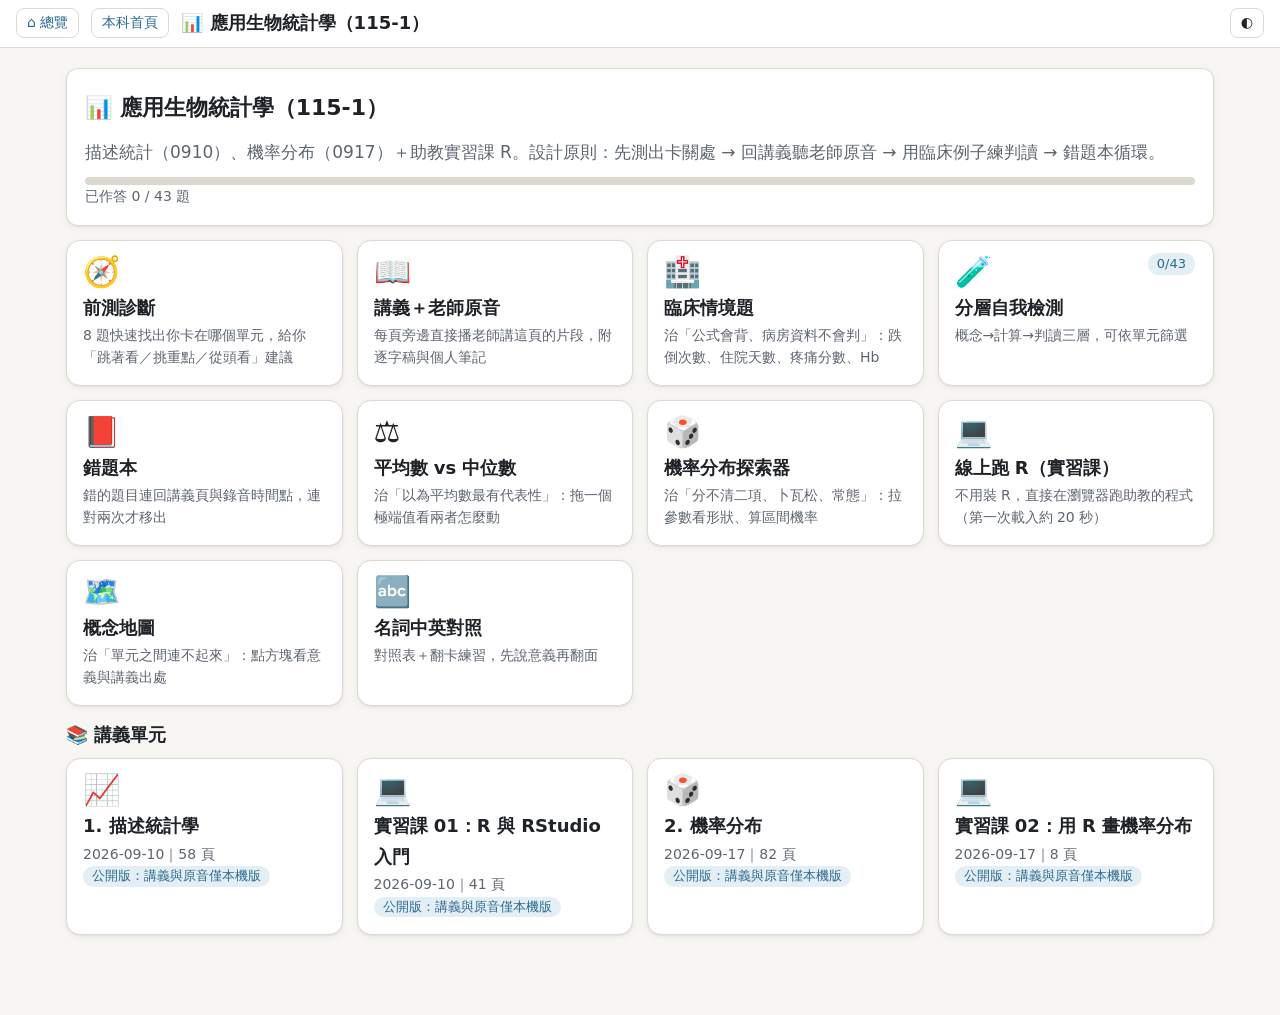
==== bio.html @ ec2cbf41 "Add 115-1 interactive study site (public build without lecture slides or recordings) Co-Authored-By:" ====
<!DOCTYPE html>
<html lang="zh-Hant">
<head>
<meta charset="utf-8">
<meta name="viewport" content="width=device-width,initial-scale=1">
<title>115-1 互動教材</title>
<link rel="icon" href="data:image/svg+xml,<svg xmlns='http://www.w3.org/2000/svg' viewBox='0 0 100 100'><text y='.9em' font-size='90'>📊</text></svg>">
<link rel="stylesheet" href="app.css">
</head>
<body>
<header class="top"><a class="btn small" href="index.html">⌂ 總覽</a><a class="btn small" href="#home">本科首頁</a><h1><span id="courseTitle"></span><span class="crumb" id="crumb"></span></h1><button class="btn small" id="themeBtn" title="切換深淺色">◐</button></header>
<main></main>
<script src="config.js"></script>
<script src="data_bio.js"></script>
<script src="align_bio.js" onerror="void 0"></script>
<script src="tools_bio.js"></script>
<script src="app.js"></script>
</body>
</html>
---- app.css ----
/* 115-1 修課互動教材：共用樣式 */
:root{
  --bg:#f7f6f2; --card:#ffffff; --ink:#1f2328; --muted:#5d6570; --line:#dcd9d0;
  --accent:#2d6a8f; --accent-soft:#e3eef5; --ok:#2f7d4a; --ok-soft:#e4f3e8;
  --bad:#b3412e; --bad-soft:#f8e6e2; --warn:#9a6a00; --warn-soft:#fbf1d8;
  --shadow:0 1px 2px rgba(0,0,0,.06),0 2px 8px rgba(0,0,0,.05);
  --font:"Microsoft JhengHei","PingFang TC","Noto Sans TC",system-ui,sans-serif;
  --mono:Consolas,"Cascadia Mono",Menlo,monospace;
}
@media (prefers-color-scheme:dark){
  :root:not([data-theme="light"]){
    --bg:#15181c; --card:#1e2227; --ink:#e6e8eb; --muted:#9aa3ad; --line:#343a42;
    --accent:#7db7dc; --accent-soft:#1f3442; --ok:#6cc48a; --ok-soft:#1c3325;
    --bad:#ef8a76; --bad-soft:#3a2420; --warn:#e6b54a; --warn-soft:#3a3018;
    --shadow:none;
  }
}
:root[data-theme="dark"]{
  --bg:#15181c; --card:#1e2227; --ink:#e6e8eb; --muted:#9aa3ad; --line:#343a42;
  --accent:#7db7dc; --accent-soft:#1f3442; --ok:#6cc48a; --ok-soft:#1c3325;
  --bad:#ef8a76; --bad-soft:#3a2420; --warn:#e6b54a; --warn-soft:#3a3018;
  --shadow:none;
}
*{box-sizing:border-box}
html,body{margin:0}
body{background:var(--bg);color:var(--ink);font-family:var(--font);font-size:17px;line-height:1.7}
a{color:var(--accent)}
button,input,select,textarea{font:inherit;color:inherit}
header.top{position:sticky;top:0;z-index:20;background:var(--card);border-bottom:1px solid var(--line);
  display:flex;align-items:center;gap:12px;padding:8px 16px}
header.top h1{font-size:18px;margin:0;flex:1;white-space:nowrap;overflow:hidden;text-overflow:ellipsis}
header.top .crumb{color:var(--muted);font-size:14px}
main{max-width:1180px;margin:0 auto;padding:20px 16px 80px}
.btn{text-decoration:none;border:1px solid var(--line);background:var(--card);border-radius:8px;padding:6px 14px;cursor:pointer}
.btn:hover{border-color:var(--accent)}
.btn.primary{background:var(--accent);border-color:var(--accent);color:#fff}
:root[data-theme="dark"] .btn.primary{color:#10202b}
@media (prefers-color-scheme:dark){:root:not([data-theme="light"]) .btn.primary{color:#10202b}}
.btn.small{padding:2px 10px;font-size:14px}
.btn:disabled{opacity:.45;cursor:default}
.card{scroll-margin-top:70px;background:var(--card);border:1px solid var(--line);border-radius:12px;padding:16px 18px;box-shadow:var(--shadow);margin-bottom:14px}
.muted{color:var(--muted)}
.small{font-size:14px}
.pill{display:inline-block;font-size:13px;padding:0 9px;border-radius:99px;background:var(--accent-soft);color:var(--accent);margin-right:6px;white-space:nowrap}
.pill.ok{background:var(--ok-soft);color:var(--ok)}
.pill.bad{background:var(--bad-soft);color:var(--bad)}
.pill.warn{background:var(--warn-soft);color:var(--warn)}
h2{font-size:22px;margin:4px 0 12px}
h3{font-size:18px;margin:14px 0 8px}
details>summary{cursor:pointer;color:var(--accent)}

/* 入口方塊 */
.tiles{display:grid;grid-template-columns:repeat(auto-fill,minmax(250px,1fr));gap:14px}
.tile{display:block;text-decoration:none;color:inherit;background:var(--card);border:1px solid var(--line);
  border-radius:14px;padding:16px;box-shadow:var(--shadow);transition:transform .12s,border-color .12s;position:relative}
.tile:hover{transform:translateY(-2px);border-color:var(--accent)}
.tile .ic{font-size:30px;line-height:1}
.tile .tt{font-weight:700;font-size:18px;margin:6px 0 2px}
.tile .ds{color:var(--muted);font-size:14px;line-height:1.55}
.tile .badge{position:absolute;top:12px;right:12px}

/* 講義檢視器 */
.lec-wrap{display:grid;grid-template-columns:150px minmax(0,1fr) 360px;gap:14px;align-items:start}
.thumbs{max-height:calc(100vh - 120px);overflow:auto;position:sticky;top:64px}
.thumbs button{display:block;width:100%;border:2px solid transparent;background:none;padding:2px;margin-bottom:6px;cursor:pointer;border-radius:6px;position:relative}
.thumbs button.on{border-color:var(--accent)}
.thumbs img{width:100%;display:block;border-radius:4px;border:1px solid var(--line)}
.thumbs .no{position:absolute;left:6px;top:4px;background:rgba(0,0,0,.6);color:#fff;font-size:12px;padding:0 5px;border-radius:4px}
.thumbs .aud{position:absolute;right:6px;top:4px;font-size:12px}
.slide img{display:block;margin:0 auto;max-width:100%;max-height:calc(100vh - 130px);object-fit:contain;border-radius:8px;border:1px solid var(--line);background:#fff}
.slide-nav{display:flex;gap:8px;align-items:center;margin:8px 0}
.side{position:sticky;top:64px;max-height:calc(100vh - 80px);overflow:auto}
.transcript{font-size:15px;line-height:1.75;white-space:pre-wrap;max-height:320px;overflow:auto;background:var(--bg);border-radius:8px;padding:8px 10px;border:1px solid var(--line)}
.transcript .ts{color:var(--accent);cursor:pointer;font-family:var(--mono);font-size:13px}
textarea.note{width:100%;min-height:110px;border:1px solid var(--line);border-radius:8px;padding:8px;background:var(--bg)}
audio{width:100%}
@media (max-width:980px){
  .lec-wrap{grid-template-columns:1fr}
  .thumbs{position:static;max-height:none;display:flex;overflow-x:auto;gap:6px}
  .thumbs button{width:84px;flex:0 0 auto}
  .side{position:static;max-height:none}
}

/* 題目 */
.q .stem{font-weight:600;margin-bottom:8px}
.opt{display:block;width:100%;text-align:left;border:1px solid var(--line);background:var(--bg);border-radius:8px;padding:8px 12px;margin:6px 0;cursor:pointer}
.opt:hover{border-color:var(--accent)}
.opt.right{background:var(--ok-soft);border-color:var(--ok)}
.opt.wrong{background:var(--bad-soft);border-color:var(--bad)}
.opt:disabled{cursor:default}
.explain{border-left:4px solid var(--accent);background:var(--accent-soft);padding:8px 12px;border-radius:0 8px 8px 0;margin-top:8px}
.story{border-left:4px solid var(--warn);background:var(--warn-soft);padding:10px 14px;border-radius:0 8px 8px 0}
.filters{display:flex;flex-wrap:wrap;gap:8px;align-items:center;margin-bottom:12px}
.filters select{border:1px solid var(--line);border-radius:8px;padding:4px 8px;background:var(--card)}
.progress{height:8px;background:var(--line);border-radius:9px;overflow:hidden}
.progress>div{height:100%;background:var(--accent)}

/* 名詞 */
.gl-table{width:100%;border-collapse:collapse}
.gl-table td,.gl-table th{border-bottom:1px solid var(--line);padding:8px 6px;vertical-align:top;text-align:left}
.gl-table th{font-size:14px;color:var(--muted)}
.gl-en{font-weight:700;white-space:nowrap}
input.search{border:1px solid var(--line);border-radius:8px;padding:6px 10px;min-width:220px;background:var(--card)}
.flash{min-height:220px;display:flex;align-items:center;justify-content:center;text-align:center;font-size:24px;cursor:pointer;user-select:none}
.flash .def{font-size:17px;margin-top:10px}

/* 概念地圖 */
.map-wrap{display:grid;grid-template-columns:minmax(0,1fr) 280px;gap:14px;align-items:start}
.map-scroll{overflow-x:auto;background:var(--card);border:1px solid var(--line);border-radius:12px}
.map-wrap svg{display:block;max-width:none;height:auto;background:var(--card);border:1px solid var(--line);border-radius:12px}
.map-wrap svg .node rect{fill:var(--card);stroke:var(--accent);stroke-width:1.5}
.map-wrap svg .node.k-root rect{fill:var(--accent);}
.map-wrap svg .node.k-root text{fill:var(--card);font-weight:700}
.map-wrap svg .node.k-group rect{fill:var(--accent-soft)}
.map-wrap svg .node text{fill:var(--ink);font-size:16px;font-family:var(--font)}
.map-wrap svg .node{cursor:pointer}
.map-wrap svg .node.on rect{stroke-width:3.5;stroke:var(--warn)}
.map-wrap svg .edge{stroke:var(--muted);stroke-width:1.2;fill:none}
.map-wrap svg .elabel{fill:var(--muted);font-size:13px;font-family:var(--font)}
@media (max-width:900px){.map-wrap{grid-template-columns:1fr}}

/* 實作區 */
.lab-grid{display:grid;grid-template-columns:minmax(0,1fr) minmax(0,1fr);gap:14px;align-items:start}
@media (max-width:900px){.lab-grid{grid-template-columns:1fr}}
textarea.code{width:100%;min-height:260px;font-family:var(--mono);font-size:14px;line-height:1.5;border:1px solid var(--line);border-radius:8px;padding:10px;background:var(--bg);tab-size:2}
pre.out{font-family:var(--mono);font-size:13.5px;white-space:pre-wrap;background:var(--bg);border:1px solid var(--line);border-radius:8px;padding:10px;min-height:60px;max-height:360px;overflow:auto;margin:0}
pre.out .err{color:var(--bad)}
.plots canvas{max-width:100%;border:1px solid var(--line);border-radius:8px;background:#fff;margin-top:8px}
.ctrl{display:grid;grid-template-columns:120px 1fr 70px;gap:6px 10px;align-items:center;font-size:15px}
.ctrl input[type=range]{width:100%}
.ctrl output{font-family:var(--mono);text-align:right}
svg.chart{display:block;margin:0 auto;width:100%;max-width:780px;height:auto;background:var(--card);border:1px solid var(--line);border-radius:10px}
svg.chart text{font-family:var(--font);fill:var(--muted);font-size:12px}
.kv{display:grid;grid-template-columns:repeat(auto-fill,minmax(150px,1fr));gap:8px;margin-top:10px}
.kv div{background:var(--bg);border:1px solid var(--line);border-radius:8px;padding:6px 10px}
.kv b{display:block;font-family:var(--mono);font-size:18px}
.seg{display:inline-flex;border:1px solid var(--line);border-radius:8px;overflow:hidden;flex-wrap:wrap}
.seg button{border:0;background:var(--card);padding:5px 12px;cursor:pointer;border-right:1px solid var(--line)}
.seg button:last-child{border-right:0}
.seg button.on{background:var(--accent);color:#fff}
.toast{position:fixed;bottom:18px;left:50%;transform:translateX(-50%);background:var(--ink);color:var(--bg);padding:8px 16px;border-radius:8px;font-size:15px;z-index:99}
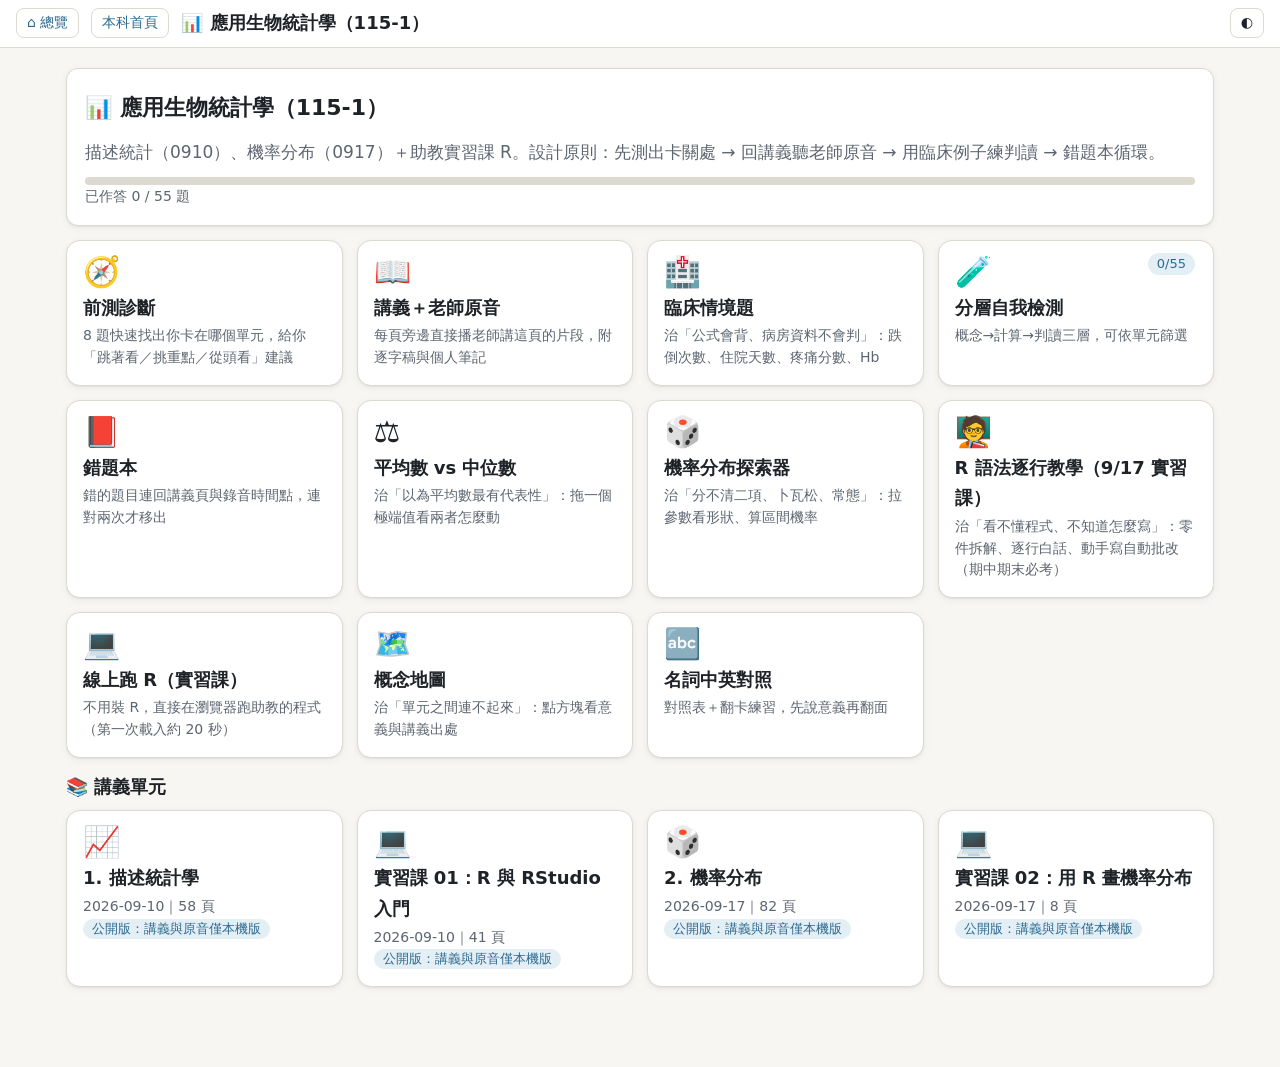
==== commit 9210cf7a: "Add line-by-line R lesson for lab 02 with auto-graded exercises Co-Authored-By: Claude Opus 5 (1M co" ====
--- a/bio.html
+++ b/bio.html
@@ -14,6 +14,7 @@
 <script src="data_bio.js"></script>
 <script src="align_bio.js" onerror="void 0"></script>
 <script src="tools_bio.js"></script>
+<script src="tools_rlearn.js"></script>
 <script src="app.js"></script>
 </body>
 </html>
--- a/app.css
+++ b/app.css
@@ -139,3 +139,22 @@
 .seg button:last-child{border-right:0}
 .seg button.on{background:var(--accent);color:#fff}
 .toast{position:fixed;bottom:18px;left:50%;transform:translateX(-50%);background:var(--ink);color:var(--bg);padding:8px 16px;border-radius:8px;font-size:15px;z-index:99}
+
+/* R 語法逐行教學 */
+.rl-nav{grid-template-columns:repeat(auto-fill,minmax(170px,1fr));margin-bottom:14px}
+.rl-nav .tile{padding:10px 12px}
+.rl-nav .tile .ic{font-size:22px}
+.rl-nav .tile .tt{font-size:14px;line-height:1.4}
+.rl-nav .rl-on{border-color:var(--accent);box-shadow:0 0 0 2px var(--accent) inset}
+.rl-formula{font-family:var(--mono);font-size:17px;background:var(--bg);border:1px solid var(--line);border-radius:8px;padding:10px 14px;margin:8px 0;overflow-x:auto;white-space:nowrap}
+.rl-formula .c1{color:#8a4b08}.rl-formula .c2{color:var(--bad);font-weight:700}.rl-formula .c3{color:var(--accent);font-weight:700}.rl-formula .c4{color:#6a3d9a}.rl-formula .c5{color:var(--ok)}
+pre.rl-code{font-family:var(--mono);font-size:14px;line-height:1.55;background:var(--bg);border:1px solid var(--line);border-radius:6px;padding:6px 10px;margin:0;white-space:pre-wrap;word-break:break-word}
+.rl-lines{display:grid;gap:6px}
+.rl-line{display:grid;grid-template-columns:minmax(0,1.1fr) minmax(0,1fr);gap:10px;align-items:start}
+@media (max-width:800px){.rl-line{grid-template-columns:1fr}}
+.rl-parts{display:grid;gap:6px;margin-top:10px}
+.rl-parts>div{display:grid;grid-template-columns:minmax(90px,max-content) 1fr;gap:10px;align-items:start}
+code.rl-chip{background:var(--accent-soft);color:var(--accent);border-radius:6px;padding:1px 8px;font-weight:700;white-space:nowrap}
+.tk-s{color:#a3380f}.tk-f{color:#1f5fa8;font-weight:600}.tk-o{color:#b3412e;font-weight:700}.tk-k{color:#7a3e9d}.tk-n{color:#2f7d4a}.tk-c{color:#7a8088;font-style:italic}
+:root[data-theme="dark"] .tk-s{color:#f0a37a}:root[data-theme="dark"] .tk-f{color:#8cc4f0}:root[data-theme="dark"] .tk-n{color:#8fd4a6}:root[data-theme="dark"] .tk-k{color:#d0a4f0}
+@media (prefers-color-scheme:dark){:root:not([data-theme="light"]) .tk-s{color:#f0a37a}:root:not([data-theme="light"]) .tk-f{color:#8cc4f0}:root:not([data-theme="light"]) .tk-n{color:#8fd4a6}:root:not([data-theme="light"]) .tk-k{color:#d0a4f0}}
